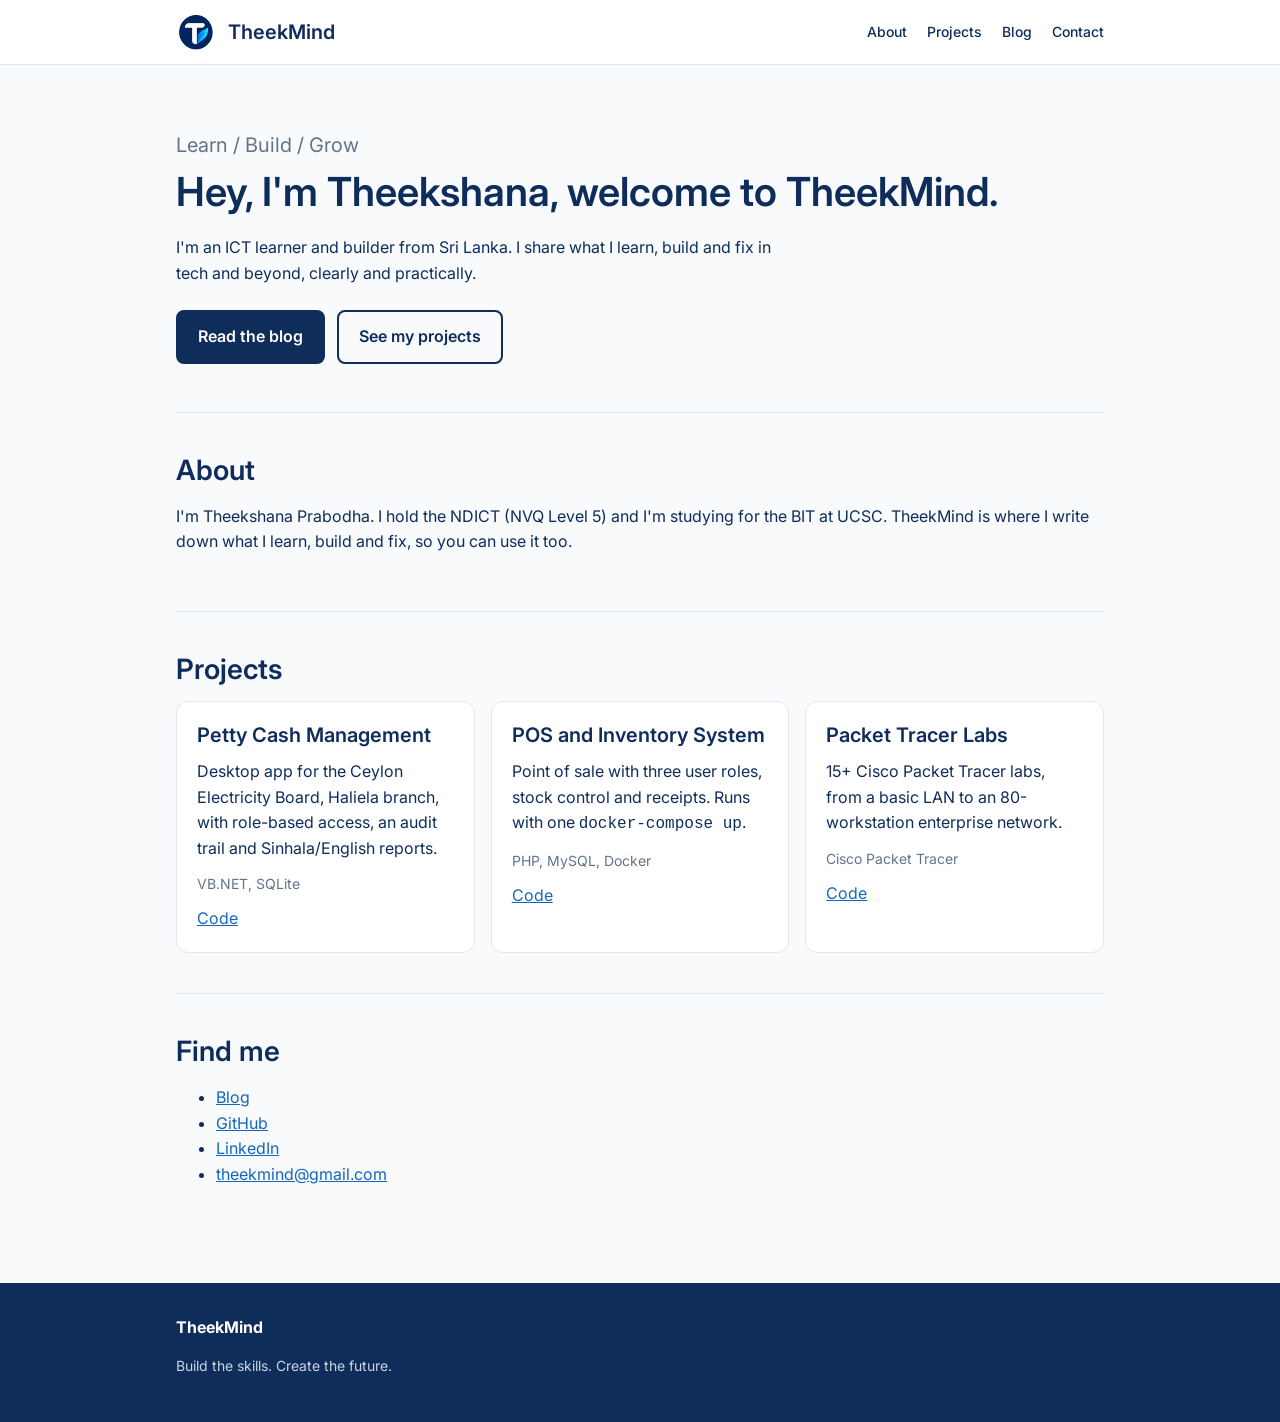
==== docs/index.html @ e0a09200 "Initial site for theekmind.com" ====
<!doctype html>
<html lang="en">
<head>
<meta charset="utf-8">
<meta name="viewport" content="width=device-width,initial-scale=1">
<title>TheekMind | Theekshana Prabodha</title>
<meta name="description" content="Theekshana Prabodha's personal site: ICT learner and builder from Sri Lanka. Build the skills. Create the future.">
<link rel="canonical" href="https://theekmind.com/">
<link rel="icon" href="assets/favicon.ico" sizes="any">
<link rel="icon" type="image/png" sizes="96x96" href="assets/favicon-96.png">
<link rel="apple-touch-icon" href="assets/apple-touch-icon.png">
<meta property="og:type" content="website">
<meta property="og:site_name" content="TheekMind">
<meta property="og:title" content="TheekMind | Theekshana Prabodha">
<meta property="og:description" content="Build the skills. Create the future.">
<meta property="og:url" content="https://theekmind.com/">
<meta property="og:image" content="https://theekmind.com/assets/favicon-512.png">
<meta name="theme-color" content="#0F2D5B">
<link rel="preconnect" href="https://fonts.googleapis.com">
<link rel="preconnect" href="https://fonts.gstatic.com" crossorigin>
<link rel="stylesheet" href="https://fonts.googleapis.com/css2?family=Inter:wght@400;500;600&display=swap">
<link rel="stylesheet" href="styles.css">
</head>
<body>
<header>
  <div class="wrap">
    <a class="brand" href="/"><img src="assets/logo-badge.png" alt="" width="40" height="40">TheekMind</a>
    <nav aria-label="Main">
      <a href="#about">About</a>
      <a href="#projects">Projects</a>
      <a href="https://blogs.theekmind.com">Blog</a>
      <a href="#contact">Contact</a>
    </nav>
  </div>
</header>

<main>
  <div class="wrap">
    <div class="hero">
      <p class="tag">Learn / Build / Grow</p>
      <h1>Hey, I'm Theekshana, welcome to TheekMind.</h1>
      <p class="lead">I'm an ICT learner and builder from Sri Lanka. I share what I learn, build and fix in tech and beyond, clearly and practically.</p>
      <div class="btns">
        <a class="btn primary" href="https://blogs.theekmind.com">Read the blog</a>
        <a class="btn ghost" href="#projects">See my projects</a>
      </div>
    </div>

    <section id="about">
      <h2>About</h2>
      <p>I'm Theekshana Prabodha. I hold the NDICT (NVQ Level 5) and I'm studying for the BIT at UCSC. TheekMind is where I write down what I learn, build and fix, so you can use it too.</p>
    </section>

    <section id="projects">
      <h2>Projects</h2>
      <div class="grid">
        <div class="card"><h3>Petty Cash Management</h3><p>Desktop app for the Ceylon Electricity Board, Haliela branch, with role-based access, an audit trail and Sinhala/English reports.</p><p class="small">VB.NET, SQLite</p><a href="https://github.com/HomemadeICT/Petty-Cash-Management-System-Standalone-Deployable-Desktop-App-">Code</a></div>
        <div class="card"><h3>POS and Inventory System</h3><p>Point of sale with three user roles, stock control and receipts. Runs with one <code>docker-compose up</code>.</p><p class="small">PHP, MySQL, Docker</p><a href="https://github.com/HomemadeICT/NVQ-Level-5-POS-IMS">Code</a></div>
        <div class="card"><h3>Packet Tracer Labs</h3><p>15+ Cisco Packet Tracer labs, from a basic LAN to an 80-workstation enterprise network.</p><p class="small">Cisco Packet Tracer</p><a href="https://github.com/HomemadeICT/networking-packet-tracer-labs">Code</a></div>
      </div>
    </section>

    <section id="contact">
      <h2>Find me</h2>
      <ul>
        <li><a href="https://blogs.theekmind.com">Blog</a></li>
        <li><a href="https://github.com/HomemadeICT">GitHub</a></li>
        <li><a href="https://www.linkedin.com/in/theekshana-prabodha/">LinkedIn</a></li>
        <li><a href="mailto:theekmind@gmail.com">theekmind@gmail.com</a></li>
      </ul>
    </section>
  </div>
</main>

<footer>
  <div class="wrap">
    <strong>TheekMind</strong>
    <p class="small">Build the skills. Create the future.</p>
  </div>
</footer>
</body>
</html>
---- docs/styles.css ----
:root{--navy:#0F2D5B;--blue:#1E7FE0;--slate:#647488;--light:#F8FAFC;--link:#1566BB;--line:#E2E8F0}
*{box-sizing:border-box}
html{scroll-behavior:smooth}
body{margin:0;font:400 16px/1.6 Inter,-apple-system,"Segoe UI",Roboto,sans-serif;color:var(--navy);background:var(--light)}
a{color:var(--link)}
h1,h2,h3{font-weight:600;color:var(--navy);margin:0 0 .5em}
h1{font-size:40px;line-height:1.15}
h2{font-size:28px;line-height:1.25}
h3{font-size:20px;line-height:1.35}
.wrap{max-width:960px;margin:0 auto;padding:0 16px}
header{background:#fff;border-bottom:1px solid var(--line)}
header .wrap{display:flex;align-items:center;justify-content:space-between;gap:16px;min-height:64px;flex-wrap:wrap}
.brand{display:flex;align-items:center;gap:12px;color:var(--navy);text-decoration:none;font-weight:600;font-size:20px}
.brand img{width:40px;height:40px}
nav{display:flex;gap:20px;flex-wrap:wrap}
nav a{color:var(--navy);text-decoration:none;font-size:14px;font-weight:500;padding:8px 0}
nav a:hover{color:var(--link);text-decoration:underline}
.hero{padding:64px 0 48px}
.hero p.tag{color:var(--slate);font-size:20px;margin:0 0 8px}
.hero .lead{max-width:60ch}
.btns{display:flex;gap:12px;flex-wrap:wrap;margin-top:24px}
.btn{display:inline-block;padding:12px 20px;border-radius:8px;font-weight:600;text-decoration:none;border:2px solid var(--navy)}
.btn.primary{background:var(--navy);color:#fff}
.btn.ghost{color:var(--navy)}
section{padding:40px 0;border-top:1px solid var(--line)}
.grid{display:grid;gap:16px;grid-template-columns:repeat(auto-fit,minmax(240px,1fr))}
.card{background:#fff;border:1px solid var(--line);border-radius:12px;padding:20px}
.card p{margin:0 0 12px}
.small{font-size:14px;line-height:1.5;color:var(--slate)}
footer{background:var(--navy);color:#fff;padding:32px 0;margin-top:40px}
footer a{color:#fff}
footer .small{color:#CBD5E1}
@media (max-width:600px){h1{font-size:32px}.hero{padding:40px 0 32px}}
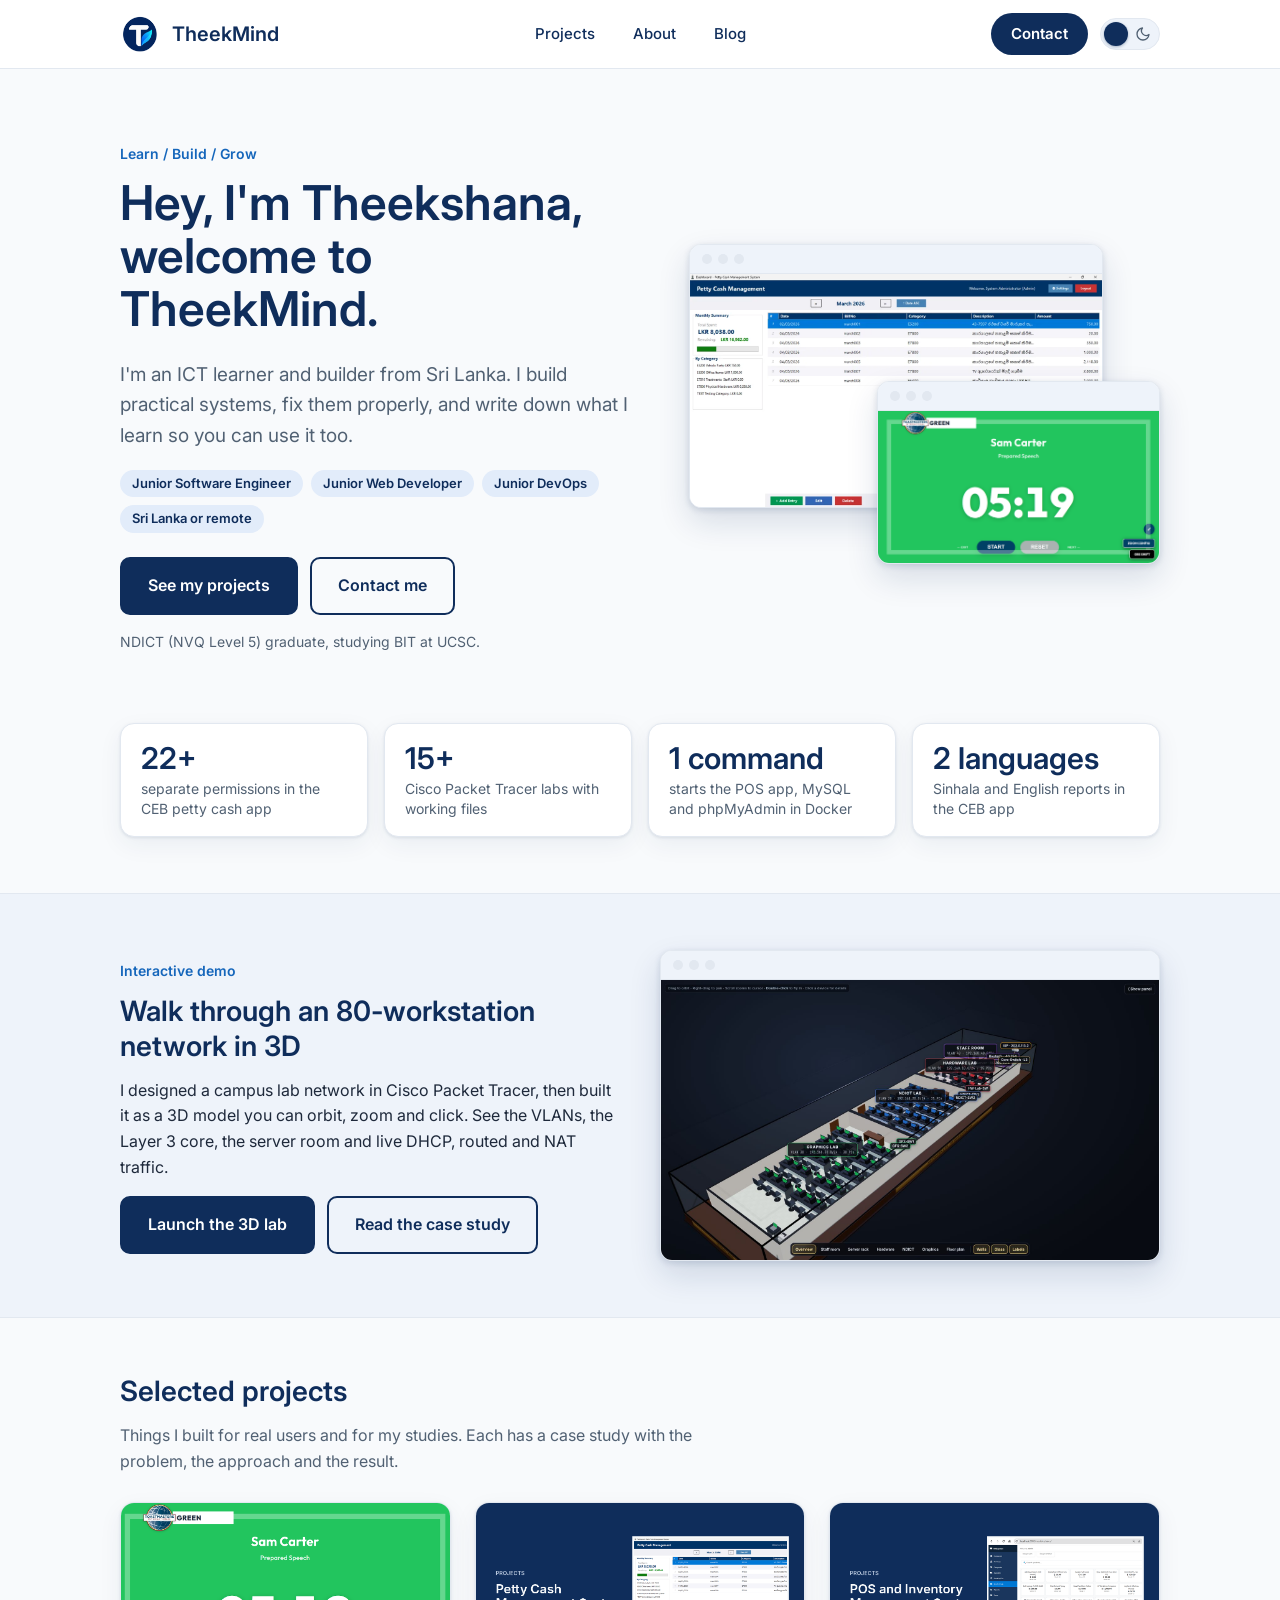
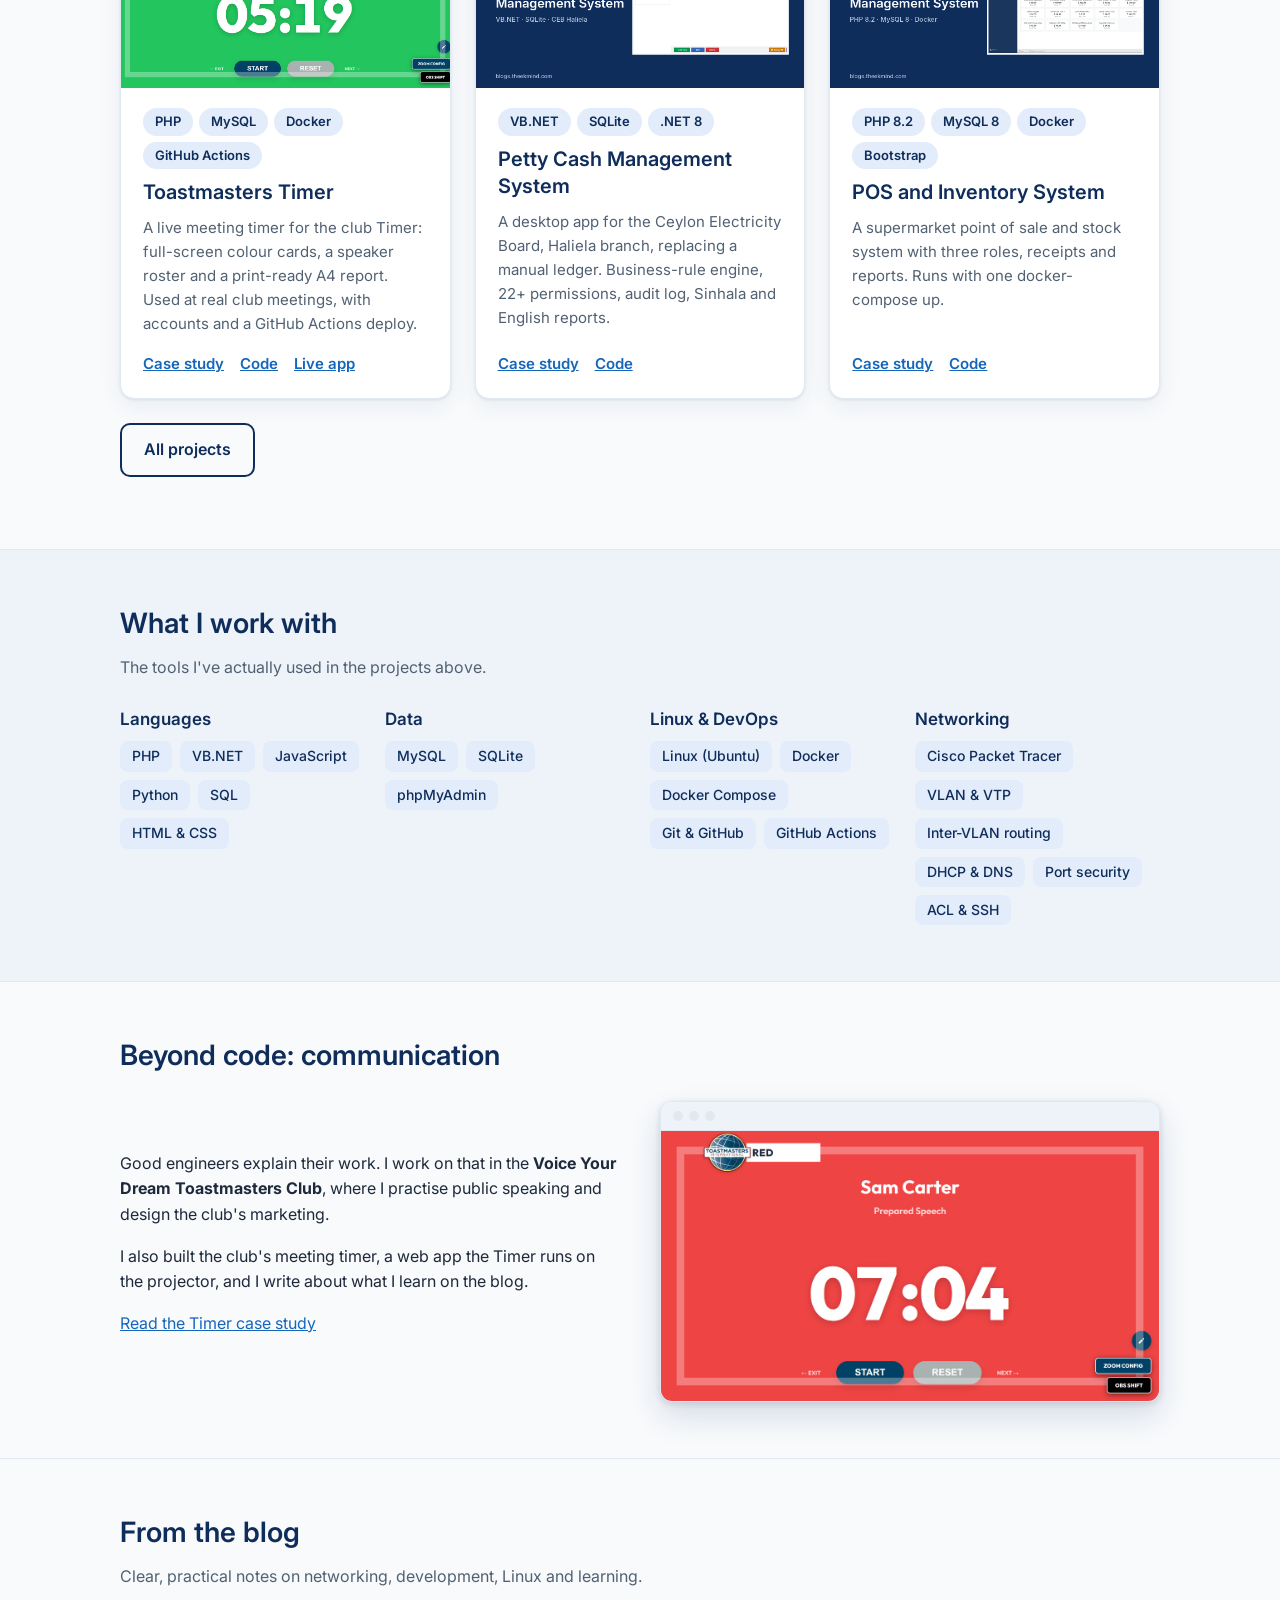
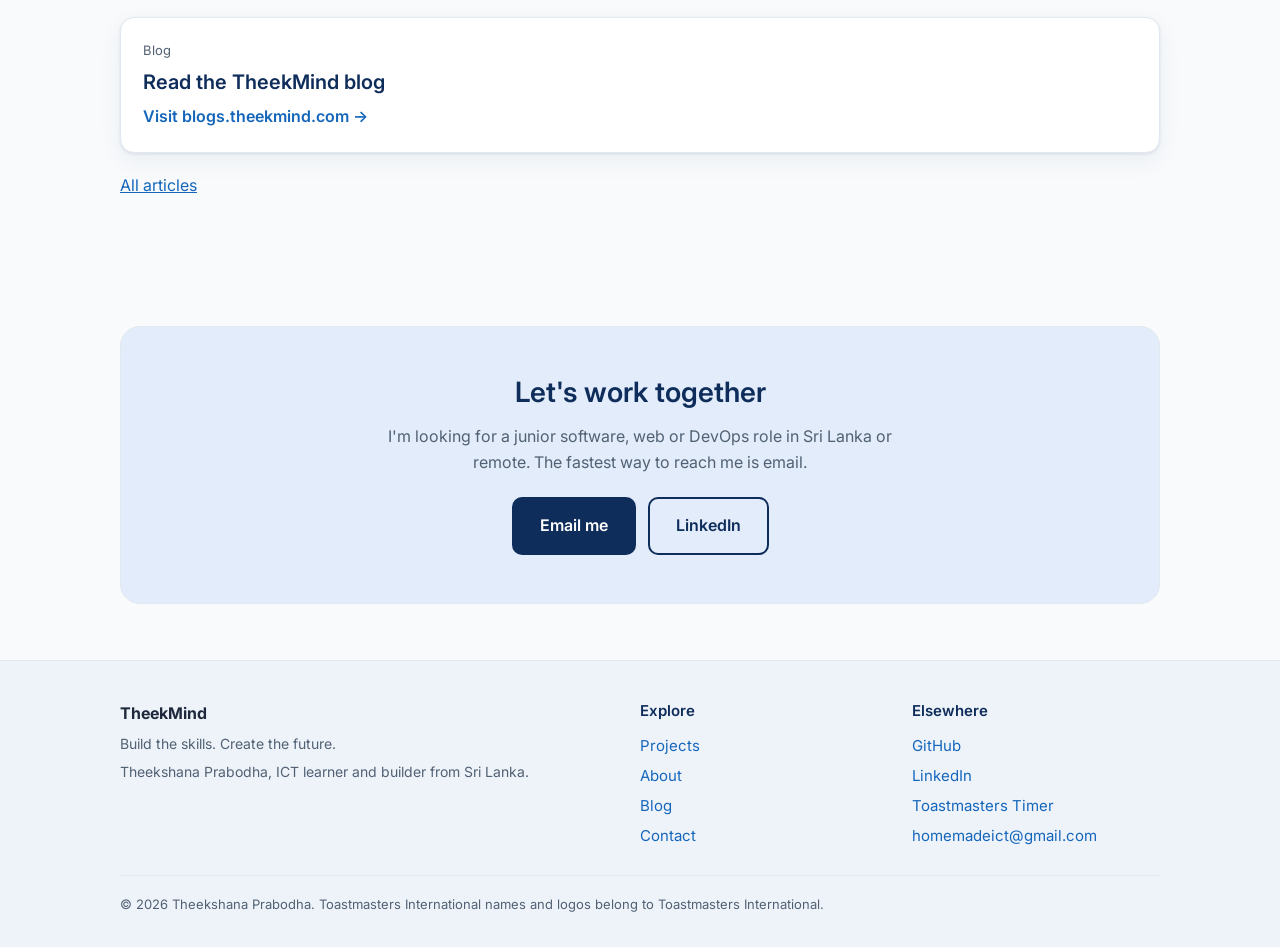
==== commit d4981a64: "Rebuild as recruiter-first portfolio: case studies, 3D network lab, light/dark theme" ====
--- a/docs/index.html
+++ b/docs/index.html
@@ -3,80 +3,84 @@
 <head>
 <meta charset="utf-8">
 <meta name="viewport" content="width=device-width,initial-scale=1">
-<title>TheekMind | Theekshana Prabodha</title>
-<meta name="description" content="Theekshana Prabodha's personal site: ICT learner and builder from Sri Lanka. Build the skills. Create the future.">
+<title>Theekshana Prabodha | TheekMind</title>
+<meta name="description" content="Portfolio of Theekshana Prabodha, an ICT learner and builder from Sri Lanka: PHP, MySQL, Docker, Linux and networking projects.">
 <link rel="canonical" href="https://theekmind.com/">
 <link rel="icon" href="assets/favicon.ico" sizes="any">
 <link rel="icon" type="image/png" sizes="96x96" href="assets/favicon-96.png">
 <link rel="apple-touch-icon" href="assets/apple-touch-icon.png">
 <meta property="og:type" content="website">
 <meta property="og:site_name" content="TheekMind">
-<meta property="og:title" content="TheekMind | Theekshana Prabodha">
-<meta property="og:description" content="Build the skills. Create the future.">
+<meta property="og:title" content="Theekshana Prabodha | TheekMind">
+<meta property="og:description" content="Portfolio of Theekshana Prabodha, an ICT learner and builder from Sri Lanka: PHP, MySQL, Docker, Linux and networking projects.">
 <meta property="og:url" content="https://theekmind.com/">
-<meta property="og:image" content="https://theekmind.com/assets/favicon-512.png">
+<meta property="og:image" content="https://theekmind.com/assets/og-image.png">
+<meta name="twitter:card" content="summary_large_image">
 <meta name="theme-color" content="#0F2D5B">
+<script>document.documentElement.classList.add('js');try{var t=localStorage.getItem('tm-theme');if(t)document.documentElement.setAttribute('data-theme',t)}catch(e){}</script>
 <link rel="preconnect" href="https://fonts.googleapis.com">
 <link rel="preconnect" href="https://fonts.gstatic.com" crossorigin>
 <link rel="stylesheet" href="https://fonts.googleapis.com/css2?family=Inter:wght@400;500;600&display=swap">
 <link rel="stylesheet" href="styles.css">
+<script type="application/ld+json">{"@context": "https://schema.org", "@type": "Person", "name": "Theekshana Prabodha", "url": "https://theekmind.com/", "email": "homemadeict@gmail.com", "sameAs": ["https://github.com/HomemadeICT", "https://www.linkedin.com/in/theekshana-prabodha/", "https://blogs.theekmind.com"], "image": "https://theekmind.com/assets/favicon-512.png", "knowsAbout": ["PHP", "MySQL", "Docker", "Linux", "Cisco networking", "VB.NET"]}</script>
 </head>
 <body>
-<header>
-  <div class="wrap">
-    <a class="brand" href="/"><img src="assets/logo-badge.png" alt="" width="40" height="40">TheekMind</a>
-    <nav aria-label="Main">
-      <a href="#about">About</a>
-      <a href="#projects">Projects</a>
-      <a href="https://blogs.theekmind.com">Blog</a>
-      <a href="#contact">Contact</a>
-    </nav>
+<a class="skip" href="#main">Skip to content</a>
+<header class="site-header">
+  <div class="wrap bar">
+    <a class="brand" href="index.html"><img src="assets/logo-badge.png" alt="" width="40" height="40">TheekMind</a>
+    <nav class="nav" id="nav" aria-label="Main"><a href="projects.html">Projects</a><a href="about.html">About</a><a href="https://blogs.theekmind.com">Blog</a><a class="only-small cta-link" href="contact.html">Contact</a></nav>
+    <div class="actions">
+      <a class="pill" href="contact.html">Contact</a>
+      <button class="switch" id="theme" type="button" role="switch" aria-checked="false" aria-label="Dark mode">
+        <svg class="ico sun" viewBox="0 0 24 24" aria-hidden="true"><circle cx="12" cy="12" r="4"/><path d="M12 2v2M12 20v2M4.9 4.9l1.4 1.4M17.7 17.7l1.4 1.4M2 12h2M20 12h2M4.9 19.1l1.4-1.4M17.7 6.3l1.4-1.4"/></svg>
+        <svg class="ico moon" viewBox="0 0 24 24" aria-hidden="true"><path d="M21 12.8A9 9 0 1 1 11.2 3a7 7 0 0 0 9.8 9.8z"/></svg>
+        <span class="knob"></span>
+      </button>
+      <button class="menu-btn" id="menu" type="button" aria-label="Menu" aria-controls="nav" aria-expanded="false"><svg viewBox="0 0 24 24" aria-hidden="true"><path d="M4 7h16M4 12h16M4 17h16"/></svg></button>
+    </div>
   </div>
 </header>
-
-<main>
+<main id="main">
+<div class="wrap"><div class="hero">
+  <div>
+    <span class="eyebrow">Learn / Build / Grow</span>
+    <h1>Hey, I'm Theekshana, welcome to TheekMind.</h1>
+    <p class="lead">I'm an ICT learner and builder from Sri Lanka. I build practical systems, fix them properly, and write down what I learn so you can use it too.</p>
+    <ul class="roles"><li>Junior Software Engineer</li><li>Junior Web Developer</li><li>Junior DevOps</li><li>Sri Lanka or remote</li></ul>
+    <div class="btns"><a class="btn primary lg" href="projects.html">See my projects</a><a class="btn lg" href="contact.html">Contact me</a></div>
+    <p class="note">NDICT (NVQ Level 5) graduate, studying BIT at UCSC.</p>
+  </div>
+  <div class="collage" aria-hidden="true">
+    <div class="frame back"><div class="bar"><i></i><i></i><i></i></div><img src="assets/shots/petty-dashboard.webp" alt="" width="1200" height="675"></div>
+    <div class="frame front"><div class="bar"><i></i><i></i><i></i></div><img src="assets/timer/timer-green.png" alt="" width="1200" height="649"></div>
+  </div>
+</div></div>
+<div class="wrap"><div class="stats">
+  <div class="stat"><b>22+</b><span>separate permissions in the CEB petty cash app</span></div>
+  <div class="stat"><b>15+</b><span>Cisco Packet Tracer labs with working files</span></div>
+  <div class="stat"><b>1 command</b><span>starts the POS app, MySQL and phpMyAdmin in Docker</span></div>
+  <div class="stat"><b>2 languages</b><span>Sinhala and English reports in the CEB app</span></div>
+</div></div><section class="block reveal alt"><div class="wrap"><div class="split">
+<div class="prose"><span class="eyebrow">Interactive demo</span><h2>Walk through an 80-workstation network in 3D</h2>
+<p>I designed a campus lab network in Cisco Packet Tracer, then built it as a 3D model you can orbit, zoom and click. See the VLANs, the Layer 3 core, the server room and live DHCP, routed and NAT traffic.</p>
+<div class="btns"><a class="btn primary lg" href="network-lab-80/">Launch the 3D lab</a><a class="btn lg" href="network-lab.html">Read the case study</a></div></div>
+<a class="frame" href="network-lab-80/" aria-label="Launch the 3D network lab"><div class="bar"><i></i><i></i><i></i></div><img src="assets/shots/lab80-overview.jpg" alt="3D model of the 80-workstation lab network with its VLAN-coloured labs" width="1600" height="900" loading="lazy"></a>
+</div></div></section><section class="block reveal"><div class="wrap"><div class="section-head"><h2>Selected projects</h2><p>Things I built for real users and for my studies. Each has a case study with the problem, the approach and the result.</p></div><div class="projects"><article class="pcard reveal" data-cats="software devops"><img src="assets/timer/timer-green.png" alt="" width="1200" height="649" loading="lazy"><div class="body"><div class="tags"><span class="chip">PHP</span><span class="chip">MySQL</span><span class="chip">Docker</span><span class="chip">GitHub Actions</span></div><h3>Toastmasters Timer</h3><p>A live meeting timer for the club Timer: full-screen colour cards, a speaker roster and a print-ready A4 report. Used at real club meetings, with accounts and a GitHub Actions deploy.</p><div class="links"><a href="timer.html">Case study</a><a href="https://github.com/HomemadeICT/toastmasters-timer">Code</a><a href="https://tmtimer.theekmind.com">Live app</a></div></div></article><article class="pcard reveal" data-cats="software"><img src="assets/covers/cover-petty-cash.png" alt="" width="1200" height="675" loading="lazy"><div class="body"><div class="tags"><span class="chip">VB.NET</span><span class="chip">SQLite</span><span class="chip">.NET 8</span></div><h3>Petty Cash Management System</h3><p>A desktop app for the Ceylon Electricity Board, Haliela branch, replacing a manual ledger. Business-rule engine, 22+ permissions, audit log, Sinhala and English reports.</p><div class="links"><a href="petty-cash.html">Case study</a><a href="https://github.com/HomemadeICT/Petty-Cash-Management-System-Standalone-Deployable-Desktop-App-">Code</a></div></div></article><article class="pcard reveal" data-cats="software devops"><img src="assets/covers/cover-pos-ims.png" alt="" width="1200" height="675" loading="lazy"><div class="body"><div class="tags"><span class="chip">PHP 8.2</span><span class="chip">MySQL 8</span><span class="chip">Docker</span><span class="chip">Bootstrap</span></div><h3>POS and Inventory System</h3><p>A supermarket point of sale and stock system with three roles, receipts and reports. Runs with one docker-compose up.</p><div class="links"><a href="pos-inventory.html">Case study</a><a href="https://github.com/HomemadeICT/NVQ-Level-5-POS-IMS">Code</a></div></div></article></div><p style="margin-top:24px"><a class="btn" href="projects.html">All projects</a></p></div></section><section class="block reveal alt"><div class="wrap"><div class="section-head"><h2>What I work with</h2><p>The tools I've actually used in the projects above.</p></div><div class="skills"><div class="skill"><h3>Languages</h3><ul><li>PHP</li><li>VB.NET</li><li>JavaScript</li><li>Python</li><li>SQL</li><li>HTML &amp; CSS</li></ul></div><div class="skill"><h3>Data</h3><ul><li>MySQL</li><li>SQLite</li><li>phpMyAdmin</li></ul></div><div class="skill"><h3>Linux & DevOps</h3><ul><li>Linux (Ubuntu)</li><li>Docker</li><li>Docker Compose</li><li>Git &amp; GitHub</li><li>GitHub Actions</li></ul></div><div class="skill"><h3>Networking</h3><ul><li>Cisco Packet Tracer</li><li>VLAN &amp; VTP</li><li>Inter-VLAN routing</li><li>DHCP &amp; DNS</li><li>Port security</li><li>ACL &amp; SSH</li></ul></div></div></div></section><section class="block reveal"><div class="wrap"><div class="section-head"><h2>Beyond code: communication</h2></div><div class="split"><div class="prose">
+<p>Good engineers explain their work. I work on that in the <strong>Voice Your Dream Toastmasters Club</strong>, where I practise public speaking and design the club's marketing.</p>
+<p>I also built the club's meeting timer, a web app the Timer runs on the projector, and I write about what I learn on the blog.</p>
+<p><a href="timer.html">Read the Timer case study</a></p></div>
+<div class="frame"><div class="bar"><i></i><i></i><i></i></div><img src="assets/timer/timer-red.png" alt="Full-screen red timer card from the Toastmasters Timer app" width="1200" height="649" loading="lazy"></div></div></div></section><section class="block reveal"><div class="wrap"><div class="section-head"><h2>From the blog</h2><p>Clear, practical notes on networking, development, Linux and learning.</p></div><div class="posts" id="latest-posts"><a class="post" href="https://blogs.theekmind.com"><span class="meta">Blog</span><h3>Read the TheekMind blog</h3><span style="color:var(--link);font-weight:600">Visit blogs.theekmind.com &rarr;</span></a></div>
+<p style="margin-top:20px"><a href="https://blogs.theekmind.com">All articles</a></p></div></section><div class="wrap"><div class="cta reveal"><h2>Let's work together</h2><p>I'm looking for a junior software, web or DevOps role in Sri Lanka or remote. The fastest way to reach me is email.</p><div class="btns"><a class="btn primary lg" href="mailto:homemadeict@gmail.com">Email me</a><a class="btn lg" href="https://www.linkedin.com/in/theekshana-prabodha/">LinkedIn</a></div></div></div>
+</main>
+<footer class="site-footer">
   <div class="wrap">
-    <div class="hero">
-      <p class="tag">Learn / Build / Grow</p>
-      <h1>Hey, I'm Theekshana, welcome to TheekMind.</h1>
-      <p class="lead">I'm an ICT learner and builder from Sri Lanka. I share what I learn, build and fix in tech and beyond, clearly and practically.</p>
-      <div class="btns">
-        <a class="btn primary" href="https://blogs.theekmind.com">Read the blog</a>
-        <a class="btn ghost" href="#projects">See my projects</a>
-      </div>
-    </div>
-
-    <section id="about">
-      <h2>About</h2>
-      <p>I'm Theekshana Prabodha. I hold the NDICT (NVQ Level 5) and I'm studying for the BIT at UCSC. TheekMind is where I write down what I learn, build and fix, so you can use it too.</p>
-    </section>
-
-    <section id="projects">
-      <h2>Projects</h2>
-      <div class="grid">
-        <div class="card"><h3>Petty Cash Management</h3><p>Desktop app for the Ceylon Electricity Board, Haliela branch, with role-based access, an audit trail and Sinhala/English reports.</p><p class="small">VB.NET, SQLite</p><a href="https://github.com/HomemadeICT/Petty-Cash-Management-System-Standalone-Deployable-Desktop-App-">Code</a></div>
-        <div class="card"><h3>POS and Inventory System</h3><p>Point of sale with three user roles, stock control and receipts. Runs with one <code>docker-compose up</code>.</p><p class="small">PHP, MySQL, Docker</p><a href="https://github.com/HomemadeICT/NVQ-Level-5-POS-IMS">Code</a></div>
-        <div class="card"><h3>Packet Tracer Labs</h3><p>15+ Cisco Packet Tracer labs, from a basic LAN to an 80-workstation enterprise network.</p><p class="small">Cisco Packet Tracer</p><a href="https://github.com/HomemadeICT/networking-packet-tracer-labs">Code</a></div>
-      </div>
-    </section>
-
-    <section id="contact">
-      <h2>Find me</h2>
-      <ul>
-        <li><a href="https://blogs.theekmind.com">Blog</a></li>
-        <li><a href="https://github.com/HomemadeICT">GitHub</a></li>
-        <li><a href="https://www.linkedin.com/in/theekshana-prabodha/">LinkedIn</a></li>
-        <li><a href="mailto:theekmind@gmail.com">theekmind@gmail.com</a></li>
-      </ul>
-    </section>
-  </div>
-</main>
-
-<footer>
-  <div class="wrap">
-    <strong>TheekMind</strong>
-    <p class="small">Build the skills. Create the future.</p>
+    <div><strong>TheekMind</strong><p>Build the skills. Create the future.</p><p>Theekshana Prabodha, ICT learner and builder from Sri Lanka.</p></div>
+    <div><h3>Explore</h3><a href="projects.html">Projects</a><a href="about.html">About</a><a href="https://blogs.theekmind.com">Blog</a><a href="contact.html">Contact</a></div>
+    <div><h3>Elsewhere</h3><a href="https://github.com/HomemadeICT">GitHub</a><a href="https://www.linkedin.com/in/theekshana-prabodha/">LinkedIn</a><a href="https://tmtimer.theekmind.com">Toastmasters Timer</a><a href="mailto:homemadeict@gmail.com">homemadeict@gmail.com</a></div>
+    <div class="legal">&copy; 2026 Theekshana Prabodha. Toastmasters International names and logos belong to Toastmasters International.</div>
   </div>
 </footer>
+<script src="site.js" defer></script>
 </body>
 </html>
--- a/docs/styles.css
+++ b/docs/styles.css
@@ -1,33 +1,216 @@
-:root{--navy:#0F2D5B;--blue:#1E7FE0;--slate:#647488;--light:#F8FAFC;--link:#1566BB;--line:#E2E8F0}
+/* TheekMind portfolio. Brand: Navy #0F2D5B, Blue #1E7FE0 (brand only, not body text), Slate #647488, Light #F8FAFC, Link #1566BB. Inter 400/500/600. */
+:root{
+  --navy:#0F2D5B;--blue:#1E7FE0;
+  --bg:#F8FAFC;--surface:#fff;--soft:#EEF3FA;--text:#1E293B;--head:#0F2D5B;--muted:#516173;--line:#E2E8F0;
+  --link:#1566BB;--btn:#0F2D5B;--btn-text:#fff;--chip:#E2ECFA;--chip-text:#0F2D5B;
+  --shadow:0 1px 3px rgb(15 45 91/.10),0 8px 24px rgb(15 45 91/.06);--shadow-hover:0 2px 6px rgb(15 45 91/.14),0 14px 32px rgb(15 45 91/.14);
+  --radius:14px;--ok:#15803d;
+}
+:root[data-theme="dark"]{color-scheme:dark;
+  --bg:#0B1220;--surface:#111B2E;--soft:#0F1A2D;--text:#D9E2EF;--head:#F1F5FB;--muted:#9AA9BF;--line:#22304A;
+  --link:#7DB4F5;--btn:#1566BB;--btn-text:#fff;--chip:#1A2A47;--chip-text:#CFE2FA;
+  --shadow:0 1px 3px rgb(0 0 0/.4);--shadow-hover:0 10px 28px rgb(0 0 0/.5);--ok:#4ade80;
+}
 *{box-sizing:border-box}
-html{scroll-behavior:smooth}
-body{margin:0;font:400 16px/1.6 Inter,-apple-system,"Segoe UI",Roboto,sans-serif;color:var(--navy);background:var(--light)}
+html{color-scheme:light;scroll-behavior:smooth;scroll-padding-top:76px}
+body{margin:0;font:400 16px/1.6 Inter,-apple-system,"Segoe UI",Roboto,sans-serif;color:var(--text);background:var(--bg);-webkit-text-size-adjust:100%}
+img{max-width:100%;height:auto}
 a{color:var(--link)}
-h1,h2,h3{font-weight:600;color:var(--navy);margin:0 0 .5em}
+h1,h2,h3{font-weight:600;color:var(--head);margin:0 0 .5em}
 h1{font-size:40px;line-height:1.15}
 h2{font-size:28px;line-height:1.25}
 h3{font-size:20px;line-height:1.35}
-.wrap{max-width:960px;margin:0 auto;padding:0 16px}
-header{background:#fff;border-bottom:1px solid var(--line)}
-header .wrap{display:flex;align-items:center;justify-content:space-between;gap:16px;min-height:64px;flex-wrap:wrap}
-.brand{display:flex;align-items:center;gap:12px;color:var(--navy);text-decoration:none;font-weight:600;font-size:20px}
-.brand img{width:40px;height:40px}
-nav{display:flex;gap:20px;flex-wrap:wrap}
-nav a{color:var(--navy);text-decoration:none;font-size:14px;font-weight:500;padding:8px 0}
-nav a:hover{color:var(--link);text-decoration:underline}
-.hero{padding:64px 0 48px}
-.hero p.tag{color:var(--slate);font-size:20px;margin:0 0 8px}
-.hero .lead{max-width:60ch}
-.btns{display:flex;gap:12px;flex-wrap:wrap;margin-top:24px}
-.btn{display:inline-block;padding:12px 20px;border-radius:8px;font-weight:600;text-decoration:none;border:2px solid var(--navy)}
-.btn.primary{background:var(--navy);color:#fff}
-.btn.ghost{color:var(--navy)}
-section{padding:40px 0;border-top:1px solid var(--line)}
-.grid{display:grid;gap:16px;grid-template-columns:repeat(auto-fit,minmax(240px,1fr))}
-.card{background:#fff;border:1px solid var(--line);border-radius:12px;padding:20px}
-.card p{margin:0 0 12px}
-.small{font-size:14px;line-height:1.5;color:var(--slate)}
-footer{background:var(--navy);color:#fff;padding:32px 0;margin-top:40px}
-footer a{color:#fff}
-footer .small{color:#CBD5E1}
-@media (max-width:600px){h1{font-size:32px}.hero{padding:40px 0 32px}}
+p{margin:0 0 1em}
+ul{padding-left:1.25em}
+code{font-family:ui-monospace,SFMono-Regular,Menlo,monospace;font-size:.92em;background:var(--soft);padding:.1em .35em;border-radius:5px}
+.wrap{max-width:1080px;margin:0 auto;padding:0 20px}
+.small{font-size:14px;line-height:1.5;color:var(--muted)}
+.skip{position:absolute;left:-999px;top:8px;background:#fff;color:var(--navy);padding:8px 14px;border-radius:8px;z-index:100}
+.skip:focus{left:8px}
+:focus-visible{outline:3px solid var(--blue);outline-offset:3px;border-radius:6px}
+
+/* header */
+.site-header{position:sticky;top:0;z-index:50;background:var(--surface);color:var(--head);border-bottom:1px solid var(--line)}
+.site-header .bar{display:grid;grid-template-columns:1fr auto 1fr;align-items:center;gap:20px;min-height:68px}
+.brand{display:flex;align-items:center;gap:12px;color:var(--head);text-decoration:none;font-weight:600;font-size:20px;justify-self:start}
+.brand img{width:40px;height:40px;border-radius:50%}
+.nav{display:flex;align-items:center;gap:6px;justify-self:center}
+.nav a{color:var(--head);text-decoration:none;font-size:15px;font-weight:500;padding:8px 16px;border-radius:999px;transition:background .15s,color .15s}
+.nav a:hover{background:var(--soft)}
+.nav a[aria-current="page"]{background:var(--chip);color:var(--chip-text);font-weight:600}
+.nav .only-small{display:none}
+.actions{display:flex;align-items:center;gap:12px;justify-self:end}
+.pill{display:inline-block;background:var(--btn);color:var(--btn-text);padding:9px 20px;border-radius:999px;font-weight:600;font-size:15px;text-decoration:none;transition:box-shadow .15s,transform .15s}
+.pill:hover{box-shadow:var(--shadow);transform:translateY(-1px)}
+.pill[aria-current="page"]{box-shadow:0 0 0 3px var(--chip)}
+
+/* light / dark switch */
+.switch{position:relative;display:none;width:60px;height:32px;padding:0;border-radius:999px;border:1px solid var(--line);background:var(--soft);cursor:pointer;transition:background .25s,border-color .25s}
+.js .switch{display:inline-block}
+.switch:hover{border-color:var(--link)}
+.switch .ico{position:absolute;top:50%;width:16px;height:16px;margin-top:-8px;fill:none;stroke:currentColor;stroke-width:2;stroke-linecap:round;stroke-linejoin:round;color:var(--muted);transition:opacity .25s}
+.switch .sun{left:8px}
+.switch .moon{right:8px}
+.switch .knob{position:absolute;top:3px;left:3px;width:24px;height:24px;border-radius:50%;background:var(--navy);box-shadow:0 1px 3px rgb(15 45 91/.35);transition:transform .25s cubic-bezier(.4,0,.2,1),background .25s}
+.switch[aria-checked="true"] .knob{transform:translateX(28px);background:var(--blue)}
+.switch[aria-checked="false"] .sun,.switch[aria-checked="true"] .moon{opacity:0}
+.switch .ico.on{color:#fff}
+
+.menu-btn{display:none;width:40px;height:40px;border-radius:50%;border:1px solid var(--line);background:var(--surface);color:var(--head);cursor:pointer;place-items:center}
+.menu-btn svg{width:20px;height:20px;stroke:currentColor;stroke-width:2;fill:none;stroke-linecap:round}
+.menu-btn:hover{background:var(--soft)}
+@media (max-width:860px){
+  .site-header .bar{grid-template-columns:1fr auto;min-height:64px}
+  .actions{gap:10px}
+  .actions .pill{display:none}
+  .js .menu-btn{display:inline-grid}
+  .nav{grid-column:1/-1;grid-row:2;justify-self:stretch;flex-wrap:wrap;padding:0 0 10px}
+  .js .nav{display:none;flex-direction:column;align-items:stretch;gap:2px;padding:4px 0 14px;border-top:1px solid var(--line)}
+  .js .nav.open{display:flex}
+  .nav a{padding:12px 14px}
+  .nav .only-small{display:block}
+  .nav .only-small.cta-link{background:var(--btn);color:var(--btn-text);text-align:center;margin-top:6px;font-weight:600}
+}
+
+/* hero */
+.hero{display:grid;grid-template-columns:1.05fr .95fr;gap:48px;align-items:center;padding:72px 0 48px}
+.eyebrow{display:inline-block;font-size:14px;font-weight:600;color:var(--link);margin-bottom:12px}
+.hero h1{font-size:48px;line-height:1.1}
+.hero .lead{font-size:19px;color:var(--muted);max-width:54ch}
+.roles{display:flex;flex-wrap:wrap;gap:8px;margin:0 0 24px;padding:0;list-style:none}
+.roles li,.chip{background:var(--chip);color:var(--chip-text);font-size:13px;font-weight:600;padding:4px 12px;border-radius:999px;line-height:1.5}
+.btns{display:flex;gap:12px;flex-wrap:wrap;margin-top:8px}
+.btn{display:inline-flex;align-items:center;gap:8px;padding:12px 22px;border-radius:10px;font-weight:600;text-decoration:none;border:2px solid var(--btn);color:var(--head);background:transparent;font-size:16px}
+.btn.primary{background:var(--btn);color:var(--btn-text)}
+.btn:hover{transform:translateY(-1px);box-shadow:var(--shadow)}
+.btn.lg{padding:14px 26px}
+.note{margin-top:16px;font-size:14px;color:var(--muted)}
+.collage{position:relative;padding:0 0 56px}
+.frame{background:var(--surface);border:1px solid var(--line);border-radius:12px;box-shadow:var(--shadow-hover);overflow:hidden}
+.frame .bar{display:flex;gap:6px;padding:9px 12px;background:var(--soft);border-bottom:1px solid var(--line)}
+.frame .bar i{width:10px;height:10px;border-radius:50%;background:var(--line);display:block}
+.frame img{display:block;width:100%;height:auto}
+.collage .frame.back{width:88%}
+.collage .frame.front{position:absolute;width:60%;right:0;bottom:0}
+@media (max-width:900px){
+  .hero{grid-template-columns:1fr;gap:32px;padding:40px 0 32px}
+  .hero h1{font-size:34px}
+  .collage .frame.front{width:56%}
+}
+
+/* generic sections */
+section.block{padding:56px 0;border-top:1px solid var(--line)}
+section.block.alt{background:var(--soft)}
+.section-head{max-width:62ch;margin-bottom:28px}
+.section-head p{color:var(--muted);margin:0}
+.grid{display:grid;gap:20px;grid-template-columns:repeat(auto-fit,minmax(260px,1fr))}
+.grid.cols-3{grid-template-columns:repeat(auto-fit,minmax(280px,1fr))}
+.card{background:var(--surface);border:1px solid var(--line);border-radius:var(--radius);padding:22px;box-shadow:var(--shadow)}
+.card h3{margin-bottom:.4em}
+.card p:last-child{margin-bottom:0}
+
+/* proof stats */
+.stats{display:grid;gap:16px;grid-template-columns:repeat(auto-fit,minmax(200px,1fr));padding:8px 0 56px}
+.stat{background:var(--surface);border:1px solid var(--line);border-radius:var(--radius);padding:18px 20px;box-shadow:var(--shadow)}
+.stat b{display:block;font-size:30px;line-height:1.1;color:var(--head);font-weight:600}
+.stat span{font-size:14px;color:var(--muted);line-height:1.4;display:block;margin-top:4px}
+
+/* project cards */
+.filters{display:flex;gap:8px;flex-wrap:wrap;margin-bottom:24px}
+.filters[hidden]{display:none}
+.filters button{font:600 14px Inter,sans-serif;padding:8px 16px;border-radius:999px;border:1px solid var(--line);background:var(--surface);color:var(--head);cursor:pointer}
+.filters button[aria-pressed="true"]{background:var(--btn);color:var(--btn-text);border-color:var(--btn)}
+.projects{display:grid;gap:24px;grid-template-columns:repeat(auto-fill,minmax(310px,1fr))}
+.pcard{display:flex;flex-direction:column;background:var(--surface);border:1px solid var(--line);border-radius:var(--radius);overflow:hidden;box-shadow:var(--shadow);transition:box-shadow .2s,transform .2s}
+.pcard:hover{box-shadow:var(--shadow-hover);transform:translateY(-3px)}
+.pcard img{width:100%;aspect-ratio:16/9;object-fit:cover;display:block;background:var(--navy)}
+.pcard .body{padding:20px 22px 22px;display:flex;flex-direction:column;gap:10px;flex:1}
+.pcard h3{margin:0}
+.pcard p{margin:0;color:var(--muted);font-size:15px}
+.pcard .tags{display:flex;gap:6px;flex-wrap:wrap}
+.pcard .links{margin-top:auto;display:flex;gap:16px;flex-wrap:wrap;font-weight:600;font-size:15px;padding-top:6px}
+.pcard[hidden]{display:none}
+.pcard.feature{grid-column:1/-1;flex-direction:row}
+.pcard.feature img{width:52%;aspect-ratio:auto;object-fit:cover}
+@media (max-width:760px){.pcard.feature{flex-direction:column}.pcard.feature img{width:100%;aspect-ratio:16/9}}
+
+/* skills */
+.skills{display:grid;gap:20px;grid-template-columns:repeat(auto-fit,minmax(240px,1fr))}
+.skill h3{font-size:17px;margin-bottom:10px}
+.skill ul{list-style:none;padding:0;margin:0;display:flex;flex-wrap:wrap;gap:8px}
+.skill li{background:var(--chip);color:var(--chip-text);font-size:14px;font-weight:500;padding:4px 12px;border-radius:8px}
+
+/* timeline */
+.timeline{list-style:none;margin:0;padding:0 0 0 22px;border-left:2px solid var(--line)}
+.timeline li{position:relative;padding:0 0 28px 20px}
+.timeline li::before{content:"";position:absolute;left:-30px;top:6px;width:14px;height:14px;border-radius:50%;background:var(--navy);border:3px solid var(--bg)}
+:root[data-theme="dark"] .timeline li::before{background:var(--blue)}
+.timeline h3{margin-bottom:2px;font-size:18px}
+.timeline .when{font-size:14px;color:var(--muted);margin-bottom:6px;display:block}
+
+/* split */
+.split{display:grid;grid-template-columns:1fr 1fr;gap:40px;align-items:center}
+@media (max-width:860px){.split{grid-template-columns:1fr;gap:24px}}
+
+/* blog */
+.posts{display:grid;gap:20px;grid-template-columns:repeat(auto-fit,minmax(280px,1fr))}
+.post{display:flex;flex-direction:column;gap:8px;background:var(--surface);border:1px solid var(--line);border-radius:var(--radius);padding:22px;box-shadow:var(--shadow);text-decoration:none;color:var(--text)}
+.post:hover{box-shadow:var(--shadow-hover)}
+.post h3{margin:0;color:var(--head)}
+.post .meta{font-size:13px;color:var(--muted)}
+
+/* CTA band */
+.cta{background:var(--chip);color:var(--text);border:1px solid var(--line);border-radius:20px;padding:48px 28px;text-align:center;margin:56px 0}
+.cta h2{color:var(--head)}
+.cta p{color:var(--muted);max-width:52ch;margin:0 auto 22px}
+.cta .btn.primary{background:var(--btn);color:var(--btn-text)}
+.cta .btns{justify-content:center}
+
+/* case study */
+.crumbs{font-size:14px;margin:28px 0 0}
+.cs-hero{padding:24px 0 36px}
+.cs-hero .lead{font-size:19px;color:var(--muted);max-width:62ch}
+.facts{display:grid;gap:16px;grid-template-columns:repeat(auto-fit,minmax(190px,1fr));margin:0 0 8px;padding:0;list-style:none}
+.facts li{background:var(--surface);border:1px solid var(--line);border-radius:12px;padding:14px 16px}
+.facts b{display:block;font-size:12px;letter-spacing:.06em;text-transform:uppercase;color:var(--muted);font-weight:600;margin-bottom:2px}
+.prose{max-width:760px}
+.prose ul{margin:0 0 1em}
+.prose li{margin-bottom:.35em}
+.gallery{display:grid;gap:20px;grid-template-columns:repeat(auto-fit,minmax(320px,1fr));margin:8px 0 0}
+.gallery.one{grid-template-columns:1fr}
+figure{margin:0}
+figure img{display:block;width:100%;height:auto;border:1px solid var(--line);border-radius:12px;box-shadow:var(--shadow);background:#fff}
+figcaption{font-size:14px;color:var(--muted);margin-top:8px}
+.tablewrap{overflow-x:auto;margin:0 0 1em}
+table{border-collapse:collapse;width:100%;background:var(--surface);border:1px solid var(--line);font-size:15px}
+th,td{padding:10px 14px;text-align:left;border-bottom:1px solid var(--line);vertical-align:top}
+th{font-weight:600;background:var(--soft);color:var(--head)}
+.next{display:flex;justify-content:space-between;gap:16px;flex-wrap:wrap;padding:28px 0 8px;border-top:1px solid var(--line);margin-top:24px}
+
+/* contact */
+.contact-list{list-style:none;padding:0;margin:0;display:grid;gap:14px}
+.contact-list li{display:flex;gap:16px;align-items:baseline;flex-wrap:wrap;padding:14px 0;border-bottom:1px solid var(--line)}
+.contact-list b{min-width:110px;color:var(--head)}
+
+/* footer */
+.site-footer{background:var(--soft);color:var(--text);padding:40px 0 32px;margin-top:24px;border-top:1px solid var(--line)}
+.site-footer .wrap{display:grid;gap:24px;grid-template-columns:2fr 1fr 1fr}
+.site-footer h3{color:var(--head);font-size:15px;margin-bottom:10px}
+.site-footer a{color:var(--link);text-decoration:none;display:block;padding:3px 0;font-size:15px}
+.site-footer a:hover{text-decoration:underline}
+.site-footer p{color:var(--muted);font-size:14px;margin:6px 0 0}
+.site-footer .legal{grid-column:1/-1;border-top:1px solid var(--line);padding-top:18px;font-size:13px;color:var(--muted)}
+@media (max-width:700px){.site-footer .wrap{grid-template-columns:1fr}}
+
+/* motion */
+.js .reveal{opacity:0;transform:translateY(14px);transition:opacity .5s ease,transform .5s ease}
+.js .reveal.in{opacity:1;transform:none}
+@media (prefers-reduced-motion:reduce){
+  html{scroll-behavior:auto}
+  .js .reveal{opacity:1;transform:none;transition:none}
+  .pcard,.btn,.switch,.switch .knob,.pill,.nav a{transition:none}
+}
+@media print{.site-header,.site-footer,.cta,.filters{display:none}.js .reveal{opacity:1;transform:none}}
+pre{overflow-x:auto;max-width:100%;background:var(--soft);border:1px solid var(--line);padding:14px 16px;border-radius:10px;font-size:14px;line-height:1.5}
+pre code{background:none;padding:0}
+a.frame{display:block;text-decoration:none}
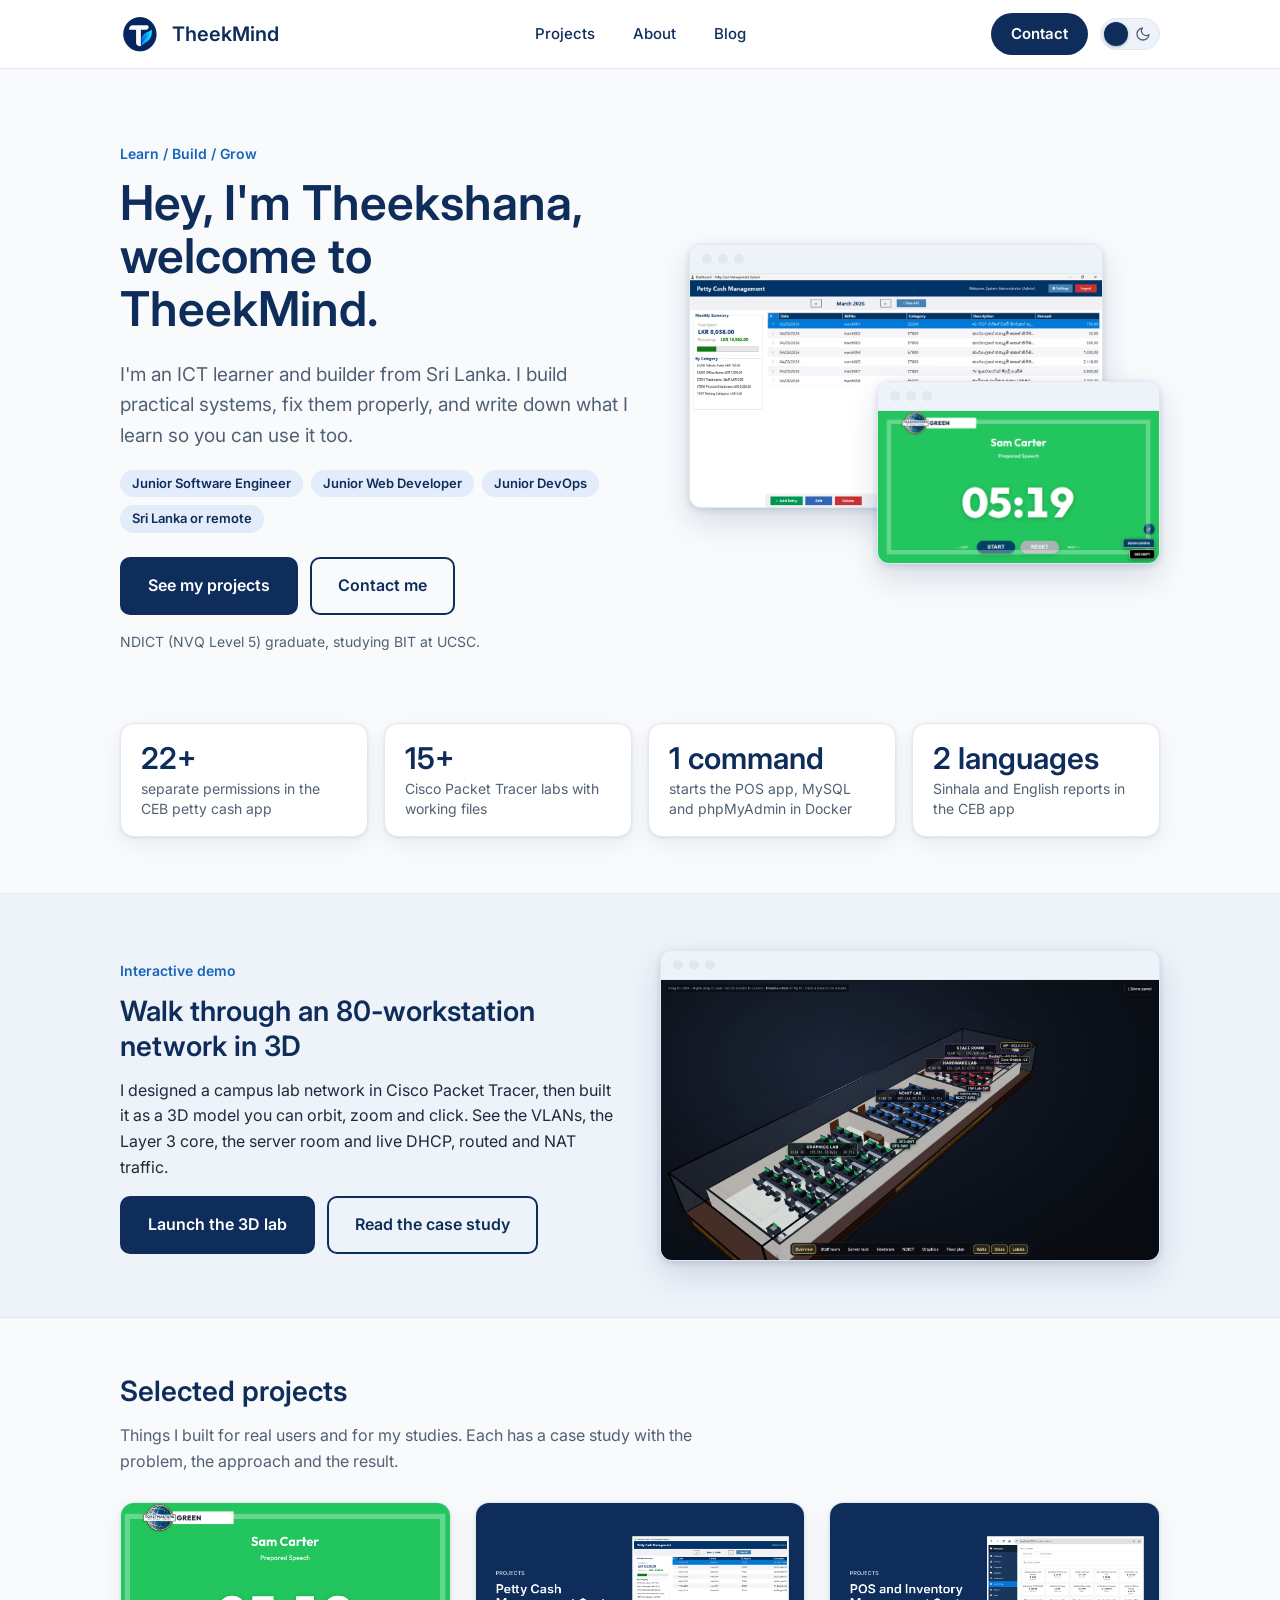
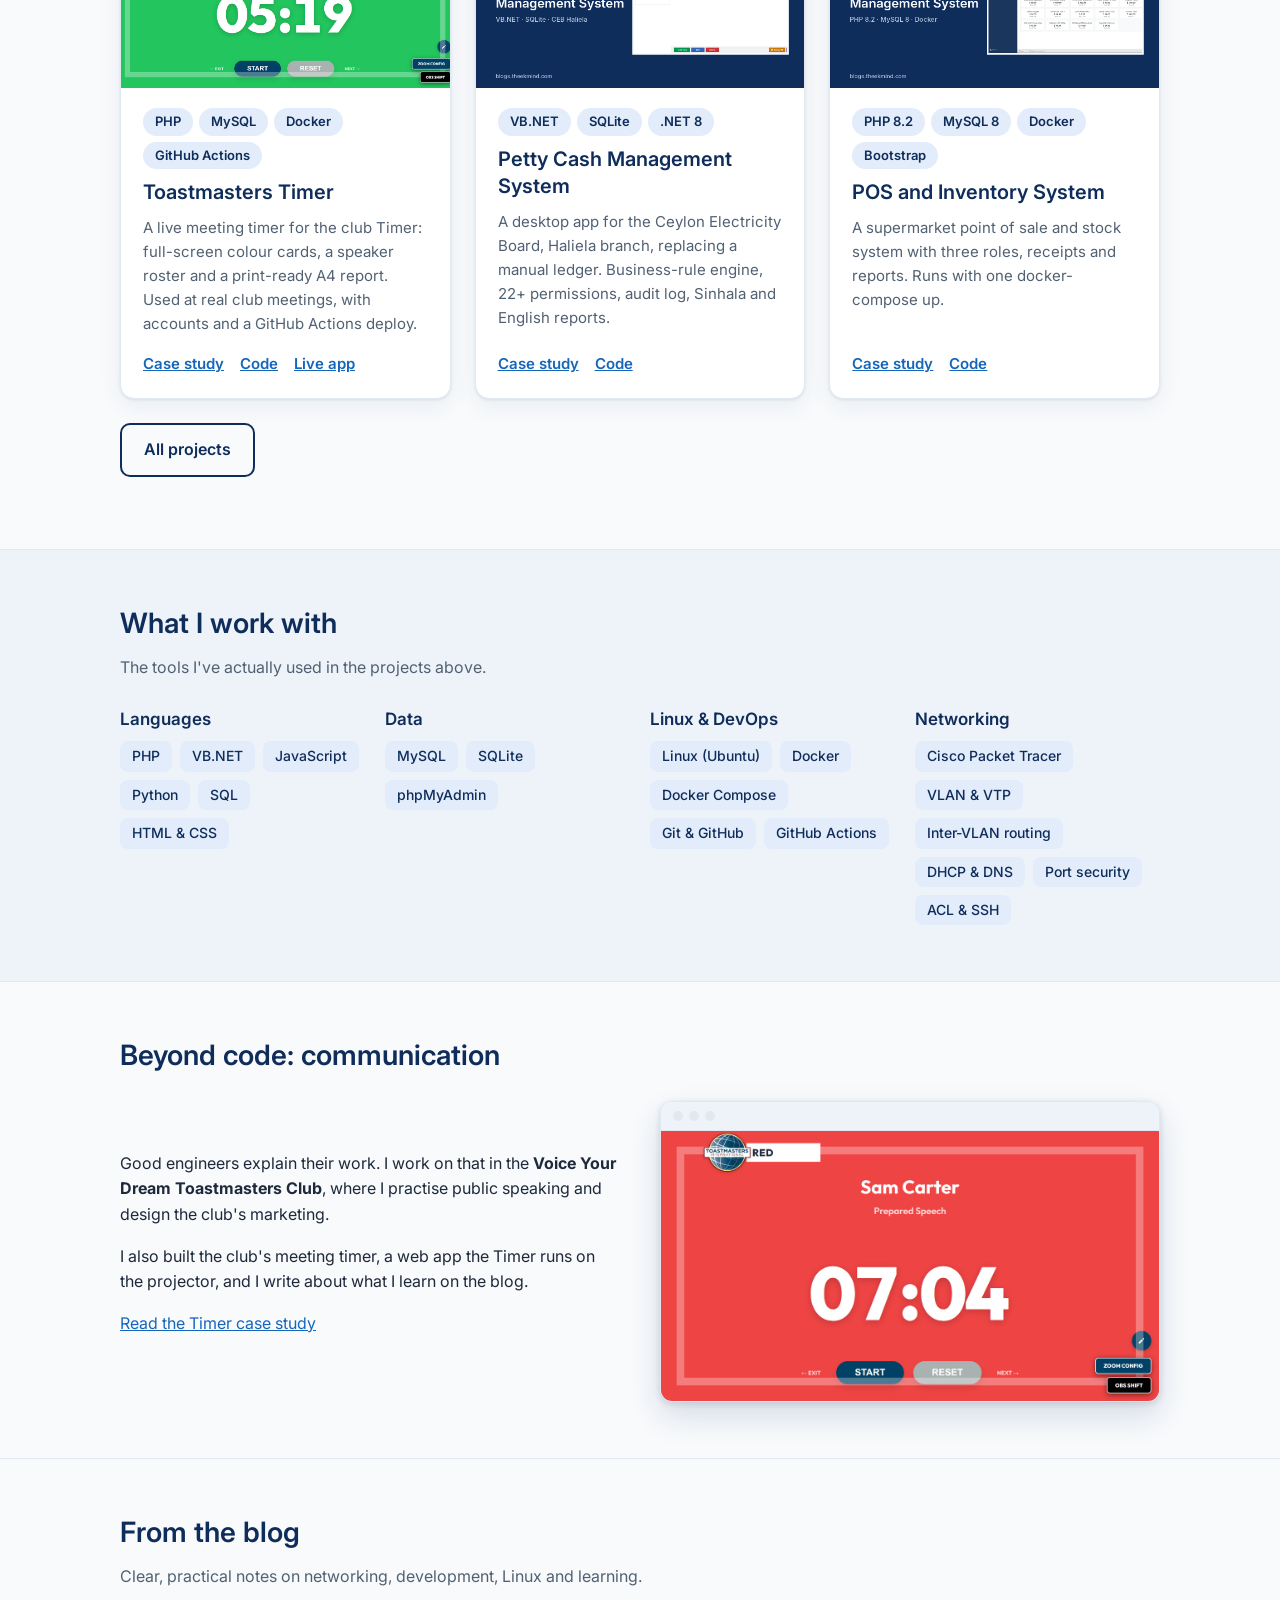
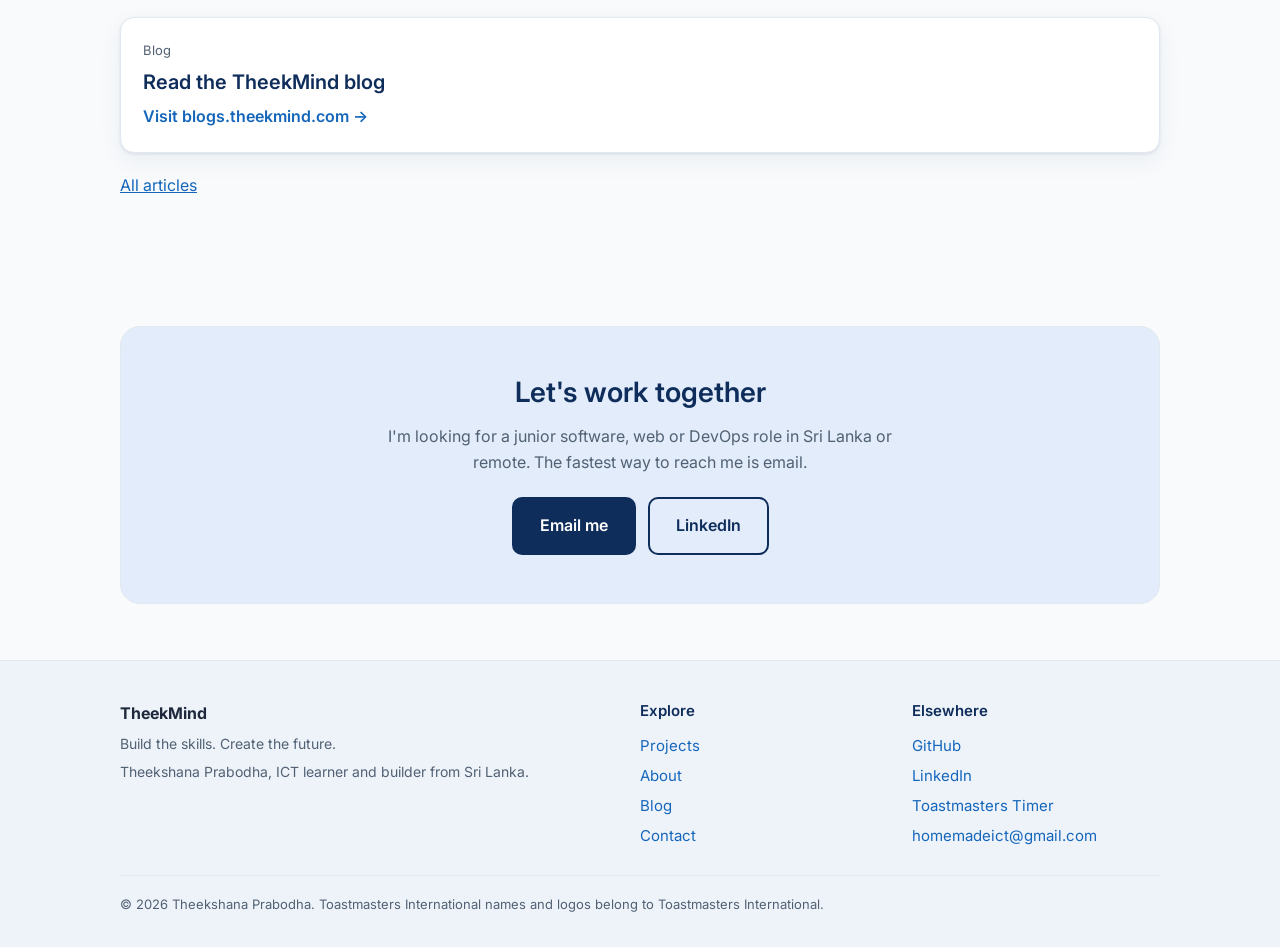
==== commit b730414b: "Add web manifest, favicons, security.txt, sitemap lastmod; use small header logo" ====
--- a/docs/index.html
+++ b/docs/index.html
@@ -7,7 +7,10 @@
 <meta name="description" content="Portfolio of Theekshana Prabodha, an ICT learner and builder from Sri Lanka: PHP, MySQL, Docker, Linux and networking projects.">
 <link rel="canonical" href="https://theekmind.com/">
 <link rel="icon" href="assets/favicon.ico" sizes="any">
+<link rel="icon" type="image/png" sizes="32x32" href="assets/favicon-32.png">
+<link rel="icon" type="image/png" sizes="16x16" href="assets/favicon-16.png">
 <link rel="icon" type="image/png" sizes="96x96" href="assets/favicon-96.png">
+<link rel="manifest" href="site.webmanifest">
 <link rel="apple-touch-icon" href="assets/apple-touch-icon.png">
 <meta property="og:type" content="website">
 <meta property="og:site_name" content="TheekMind">
@@ -28,7 +31,7 @@
 <a class="skip" href="#main">Skip to content</a>
 <header class="site-header">
   <div class="wrap bar">
-    <a class="brand" href="index.html"><img src="assets/logo-badge.png" alt="" width="40" height="40">TheekMind</a>
+    <a class="brand" href="index.html"><img src="assets/logo-80.png" alt="" width="40" height="40">TheekMind</a>
     <nav class="nav" id="nav" aria-label="Main"><a href="projects.html">Projects</a><a href="about.html">About</a><a href="https://blogs.theekmind.com">Blog</a><a class="only-small cta-link" href="contact.html">Contact</a></nav>
     <div class="actions">
       <a class="pill" href="contact.html">Contact</a>
